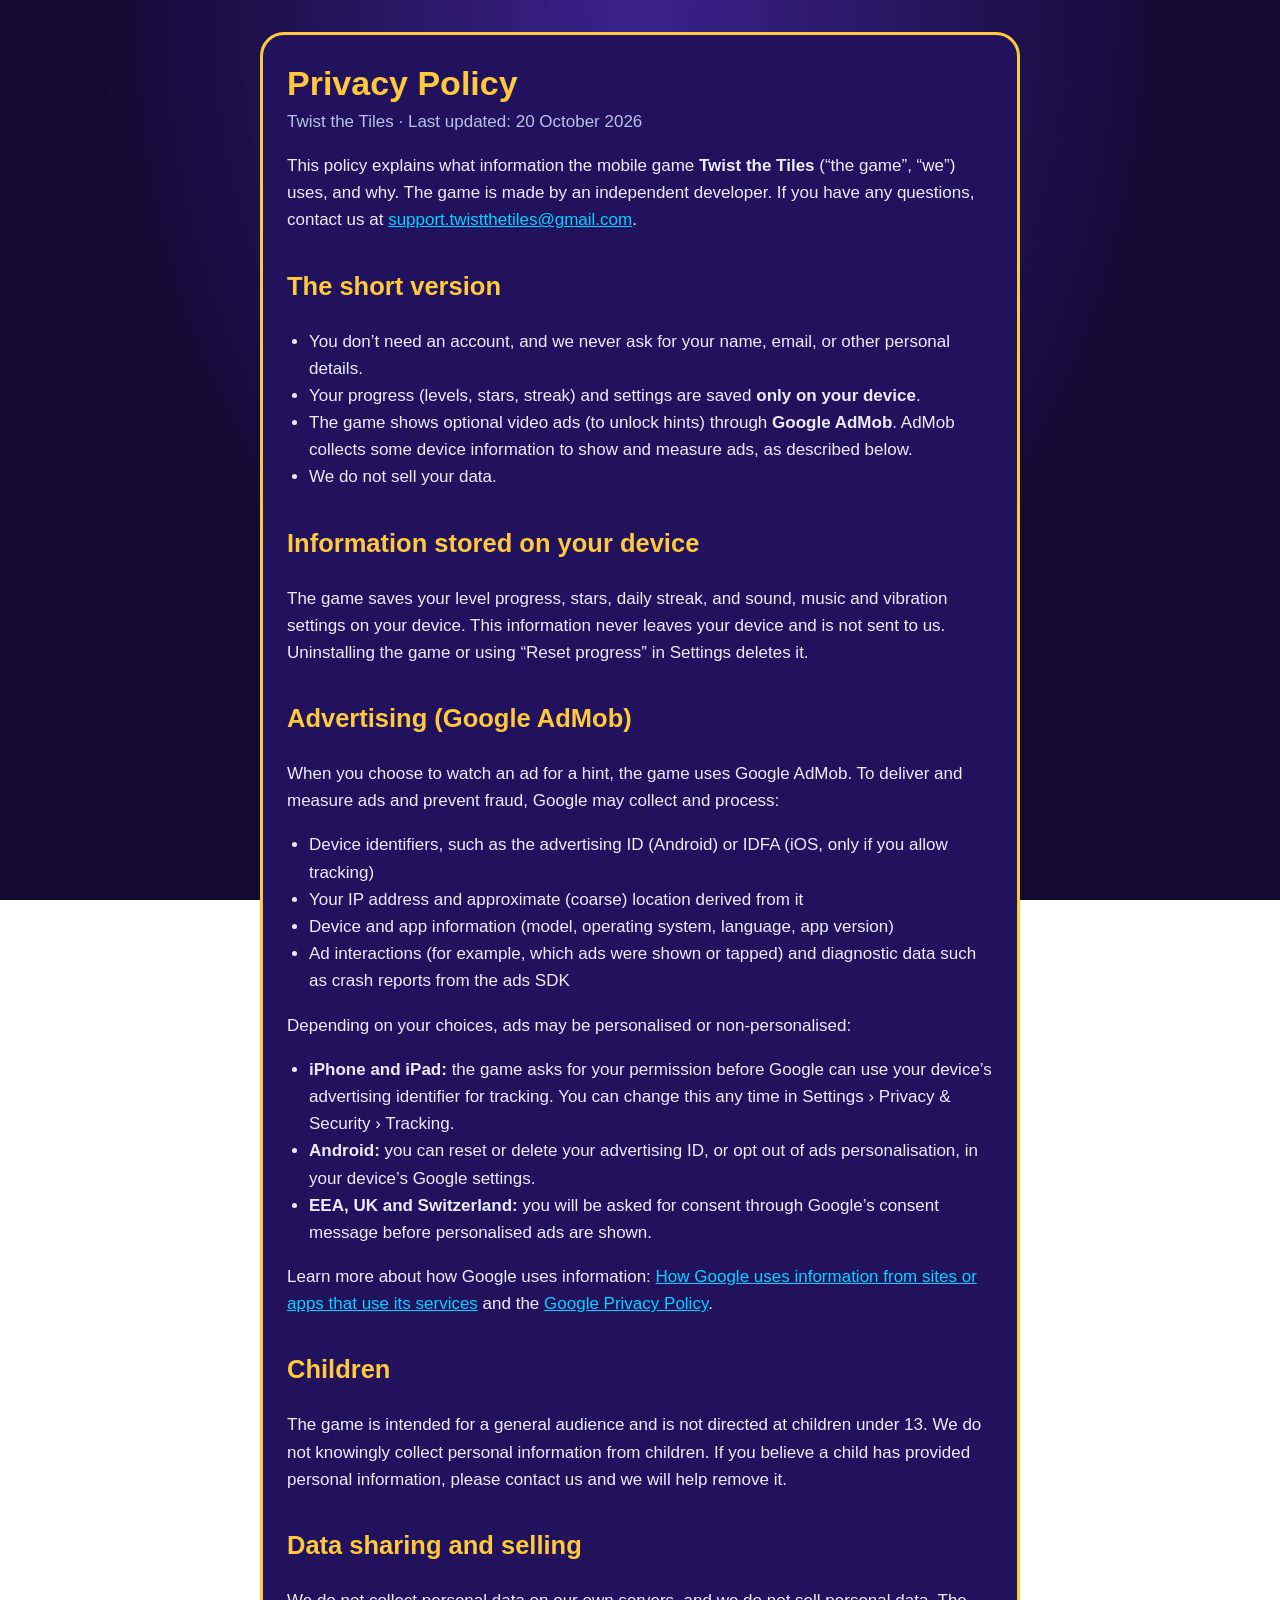
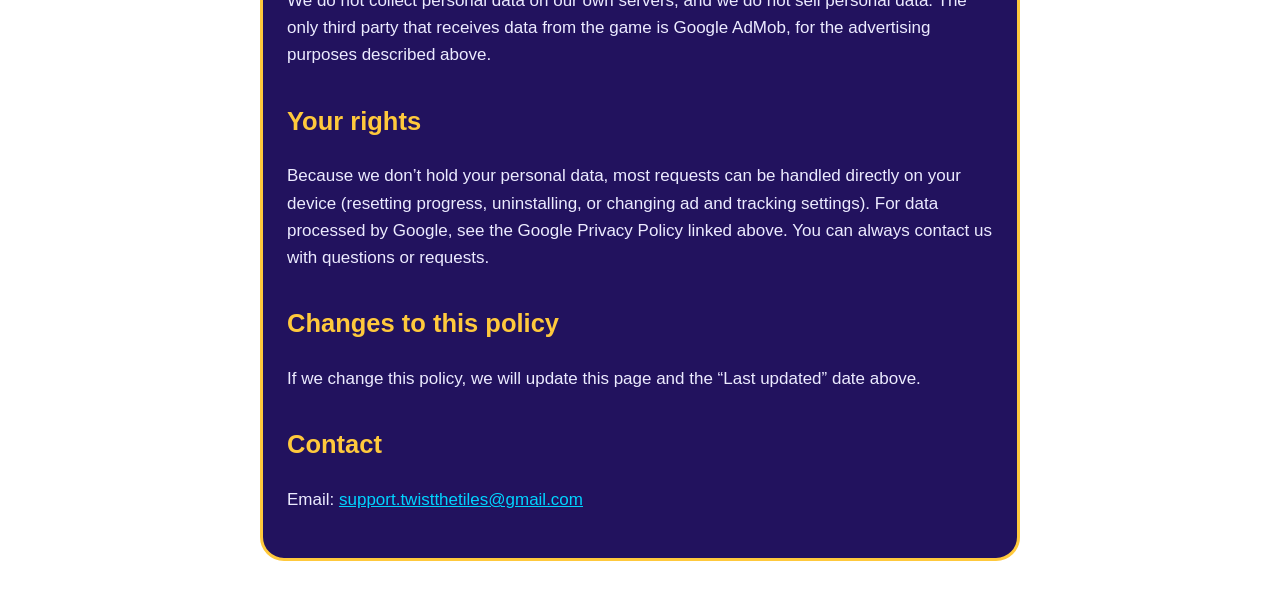
==== privacy.html @ 152fbff8 "Support and privacy policy pages for Twist the Tiles" ====
<!doctype html>
<html lang="en">
<head>
<meta charset="utf-8">
<meta name="viewport" content="width=device-width, initial-scale=1">
<title>Privacy Policy – Twist the Tiles</title>
<link rel="stylesheet" href="style.css">
</head>
<body>
<main>
<h1>Privacy Policy</h1>
<p class="sub">Twist the Tiles · Last updated: 20 October 2026</p>

<p>This policy explains what information the mobile game <strong>Twist the Tiles</strong>
(“the game”, “we”) uses, and why. The game is made by an independent developer.
If you have any questions, contact us at <a href="mailto:support.twistthetiles@gmail.com">support.twistthetiles@gmail.com</a>.</p>

<h2>The short version</h2>
<ul>
<li>You don’t need an account, and we never ask for your name, email, or other personal details.</li>
<li>Your progress (levels, stars, streak) and settings are saved <strong>only on your device</strong>.</li>
<li>The game shows optional video ads (to unlock hints) through <strong>Google AdMob</strong>.
AdMob collects some device information to show and measure ads, as described below.</li>
<li>We do not sell your data.</li>
</ul>

<h2>Information stored on your device</h2>
<p>The game saves your level progress, stars, daily streak, and sound, music and vibration
settings on your device. This information never leaves your device and is not sent to us.
Uninstalling the game or using “Reset progress” in Settings deletes it.</p>

<h2>Advertising (Google AdMob)</h2>
<p>When you choose to watch an ad for a hint, the game uses Google AdMob. To deliver and
measure ads and prevent fraud, Google may collect and process:</p>
<ul>
<li>Device identifiers, such as the advertising ID (Android) or IDFA (iOS, only if you allow tracking)</li>
<li>Your IP address and approximate (coarse) location derived from it</li>
<li>Device and app information (model, operating system, language, app version)</li>
<li>Ad interactions (for example, which ads were shown or tapped) and diagnostic data such as crash reports from the ads SDK</li>
</ul>
<p>Depending on your choices, ads may be personalised or non-personalised:</p>
<ul>
<li><strong>iPhone and iPad:</strong> the game asks for your permission before Google can use
your device’s advertising identifier for tracking. You can change this any time in
Settings › Privacy &amp; Security › Tracking.</li>
<li><strong>Android:</strong> you can reset or delete your advertising ID, or opt out of ads
personalisation, in your device’s Google settings.</li>
<li><strong>EEA, UK and Switzerland:</strong> you will be asked for consent through Google’s
consent message before personalised ads are shown.</li>
</ul>
<p>Learn more about how Google uses information:
<a href="https://policies.google.com/technologies/partner-sites">How Google uses information from sites or apps that use its services</a>
and the <a href="https://policies.google.com/privacy">Google Privacy Policy</a>.</p>

<h2>Children</h2>
<p>The game is intended for a general audience and is not directed at children under 13.
We do not knowingly collect personal information from children. If you believe a child has
provided personal information, please contact us and we will help remove it.</p>

<h2>Data sharing and selling</h2>
<p>We do not collect personal data on our own servers, and we do not sell personal data.
The only third party that receives data from the game is Google AdMob, for the advertising
purposes described above.</p>

<h2>Your rights</h2>
<p>Because we don’t hold your personal data, most requests can be handled directly on your
device (resetting progress, uninstalling, or changing ad and tracking settings). For data
processed by Google, see the Google Privacy Policy linked above. You can always contact us
with questions or requests.</p>

<h2>Changes to this policy</h2>
<p>If we change this policy, we will update this page and the “Last updated” date above.</p>

<h2>Contact</h2>
<p>Email: <a href="mailto:support.twistthetiles@gmail.com">support.twistthetiles@gmail.com</a></p>
</main>
</body>
</html>
---- style.css ----
:root {
  --bg: #120a33;
  --panel: #22125e;
  --text: #ecebff;
  --muted: #b8c0e8;
  --gold: #ffc93c;
  --cyan: #00d4ff;
}

* { box-sizing: border-box; }

body {
  margin: 0;
  background: radial-gradient(ellipse at top, #3a228c 0%, var(--bg) 60%) fixed;
  color: var(--text);
  font: 17px/1.6 -apple-system, BlinkMacSystemFont, "Segoe UI", Roboto, sans-serif;
}

main {
  max-width: 760px;
  margin: 32px auto;
  padding: 28px 24px;
  background: var(--panel);
  border: 3px solid var(--gold);
  border-radius: 24px;
}

@media (max-width: 600px) {
  main { margin: 16px; padding: 20px 16px; }
}

h1 { color: var(--gold); margin: 0 0 4px; line-height: 1.2; }
h2 { color: var(--gold); margin-top: 32px; }
h3 { margin-bottom: 4px; }
.sub { color: var(--muted); margin-top: 0; }
a { color: var(--cyan); }
ul { padding-left: 22px; }
.icon { display: block; border-radius: 26px; margin-bottom: 16px; }
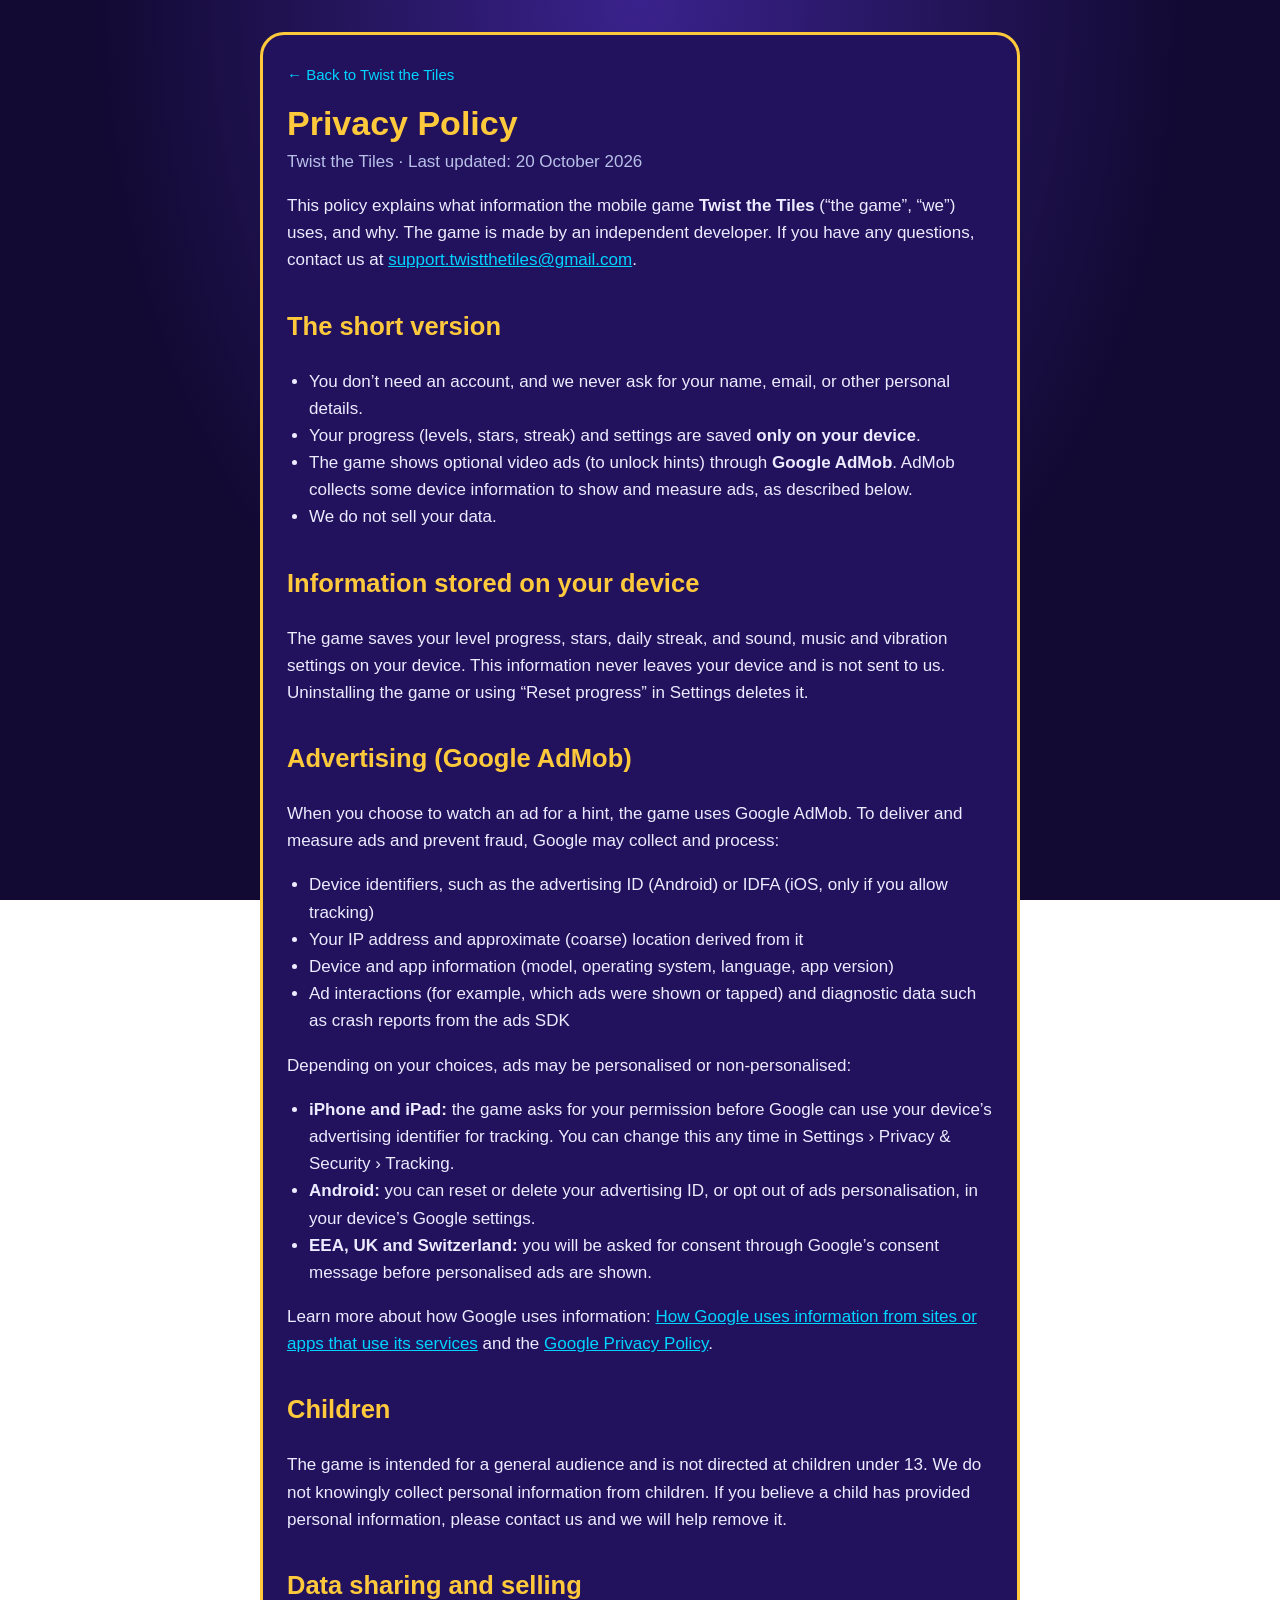
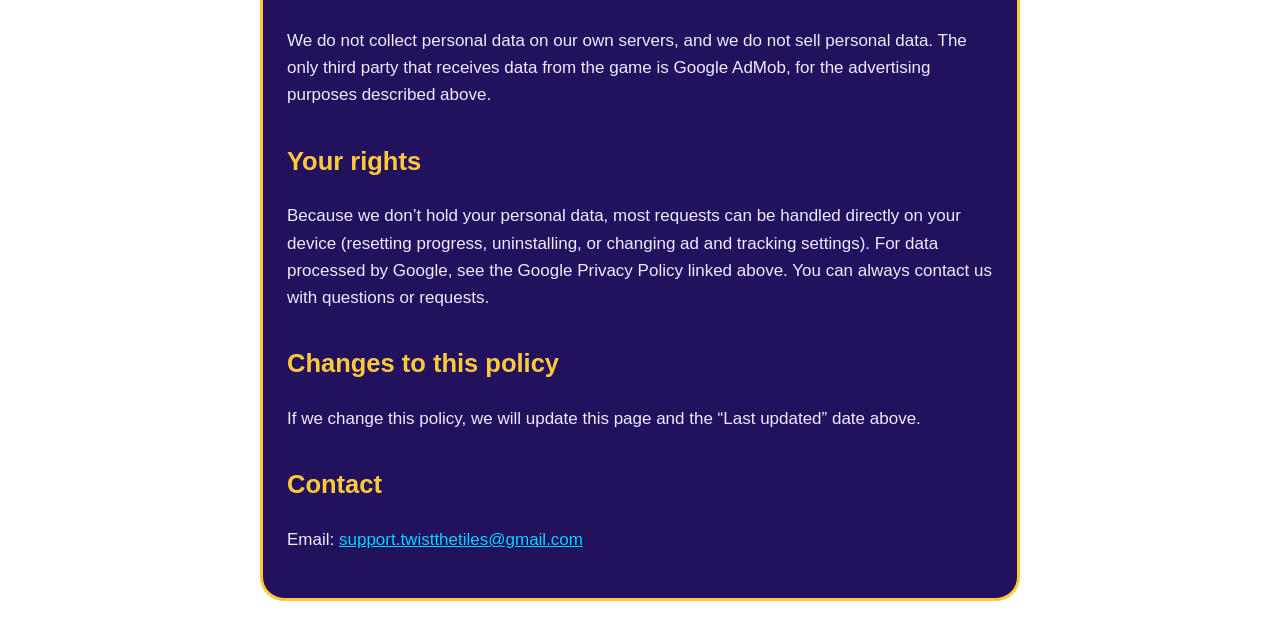
==== commit 743d8a2c: "New landing page with playable demo; support FAQ moved to support.html" ====
--- a/privacy.html
+++ b/privacy.html
@@ -5,9 +5,11 @@
 <meta name="viewport" content="width=device-width, initial-scale=1">
 <title>Privacy Policy – Twist the Tiles</title>
 <link rel="stylesheet" href="style.css">
+<link rel="icon" href="img/favicon.png">
 </head>
 <body>
 <main>
+<p class="back"><a href="./">← Back to Twist the Tiles</a></p>
 <h1>Privacy Policy</h1>
 <p class="sub">Twist the Tiles · Last updated: 20 October 2026</p>
 
--- a/style.css
+++ b/style.css
@@ -33,6 +33,8 @@
 h2 { color: var(--gold); margin-top: 32px; }
 h3 { margin-bottom: 4px; }
 .sub { color: var(--muted); margin-top: 0; }
-a { color: var(--cyan); }
+a { color: var(--cyan); overflow-wrap: anywhere; }
 ul { padding-left: 22px; }
 .icon { display: block; border-radius: 26px; margin-bottom: 16px; }
+.back { margin: 0 0 16px; font-size: 15px; }
+.back a { text-decoration: none; }
